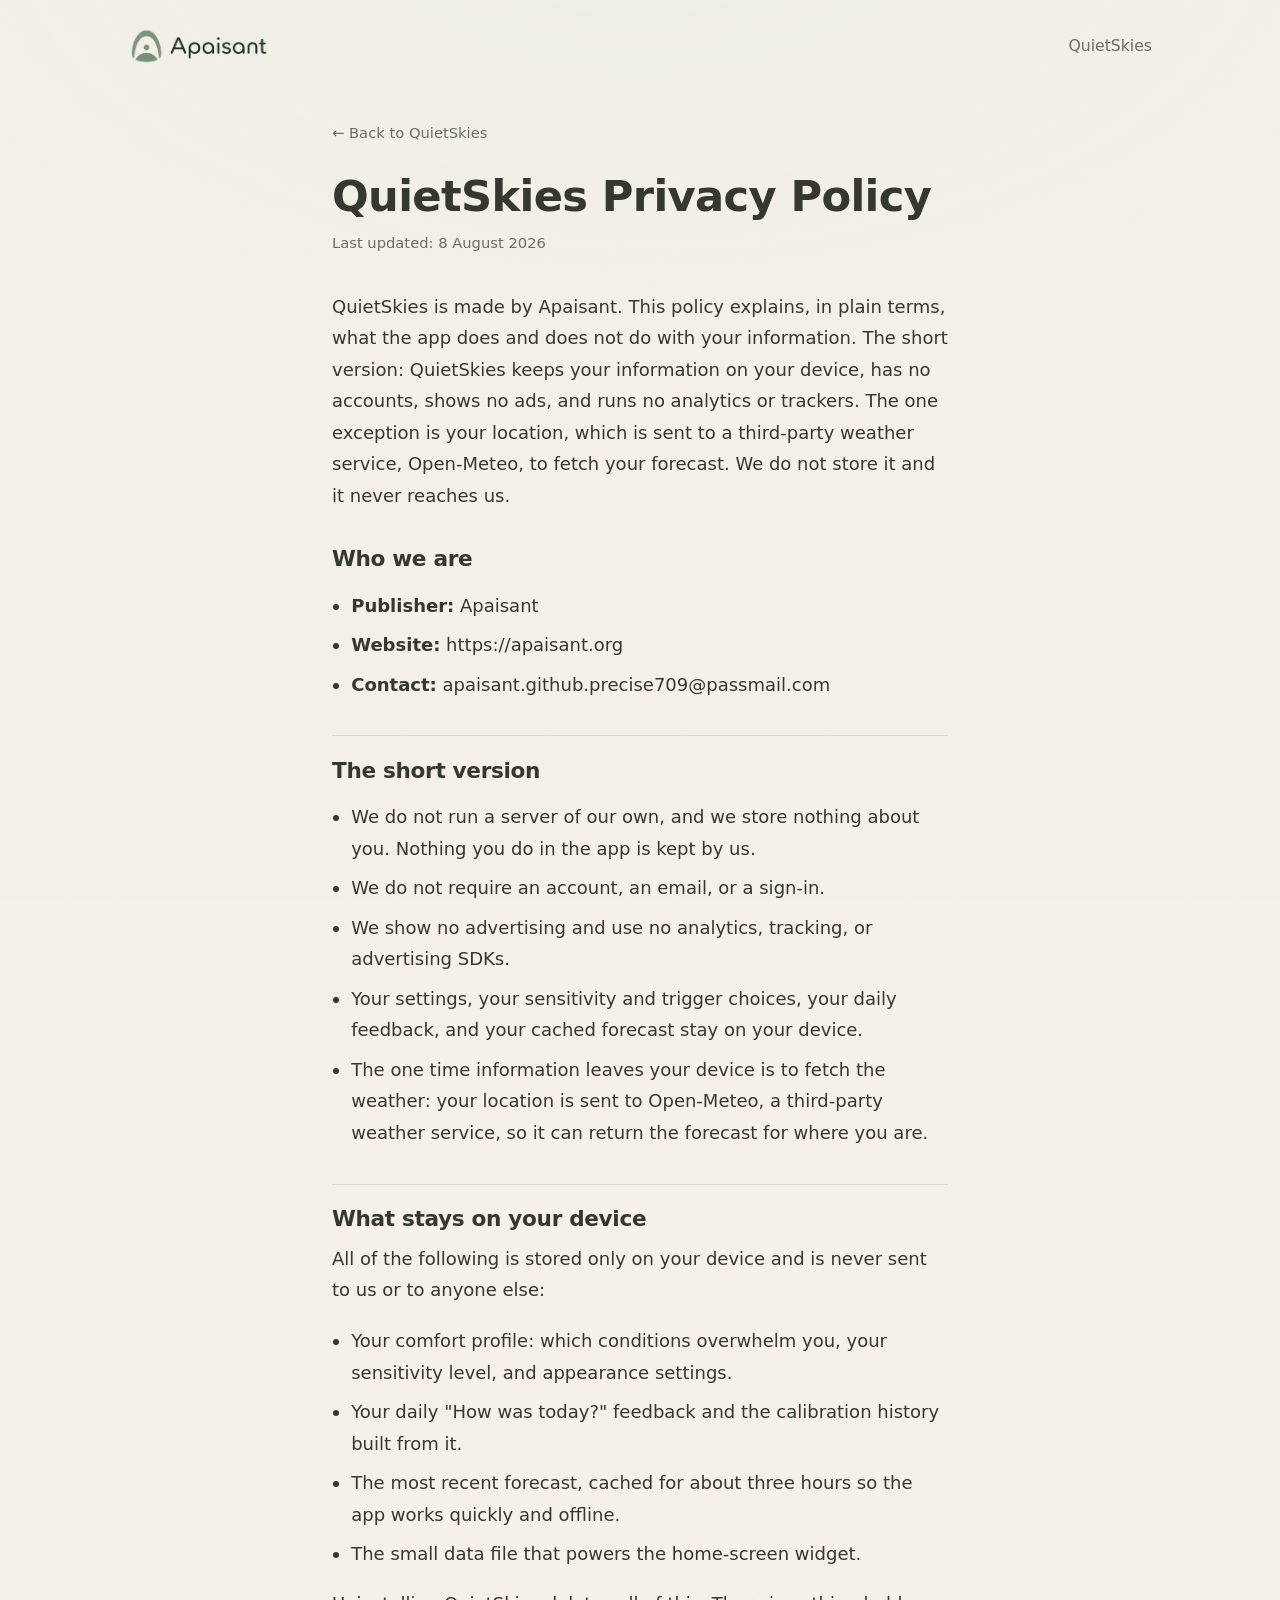
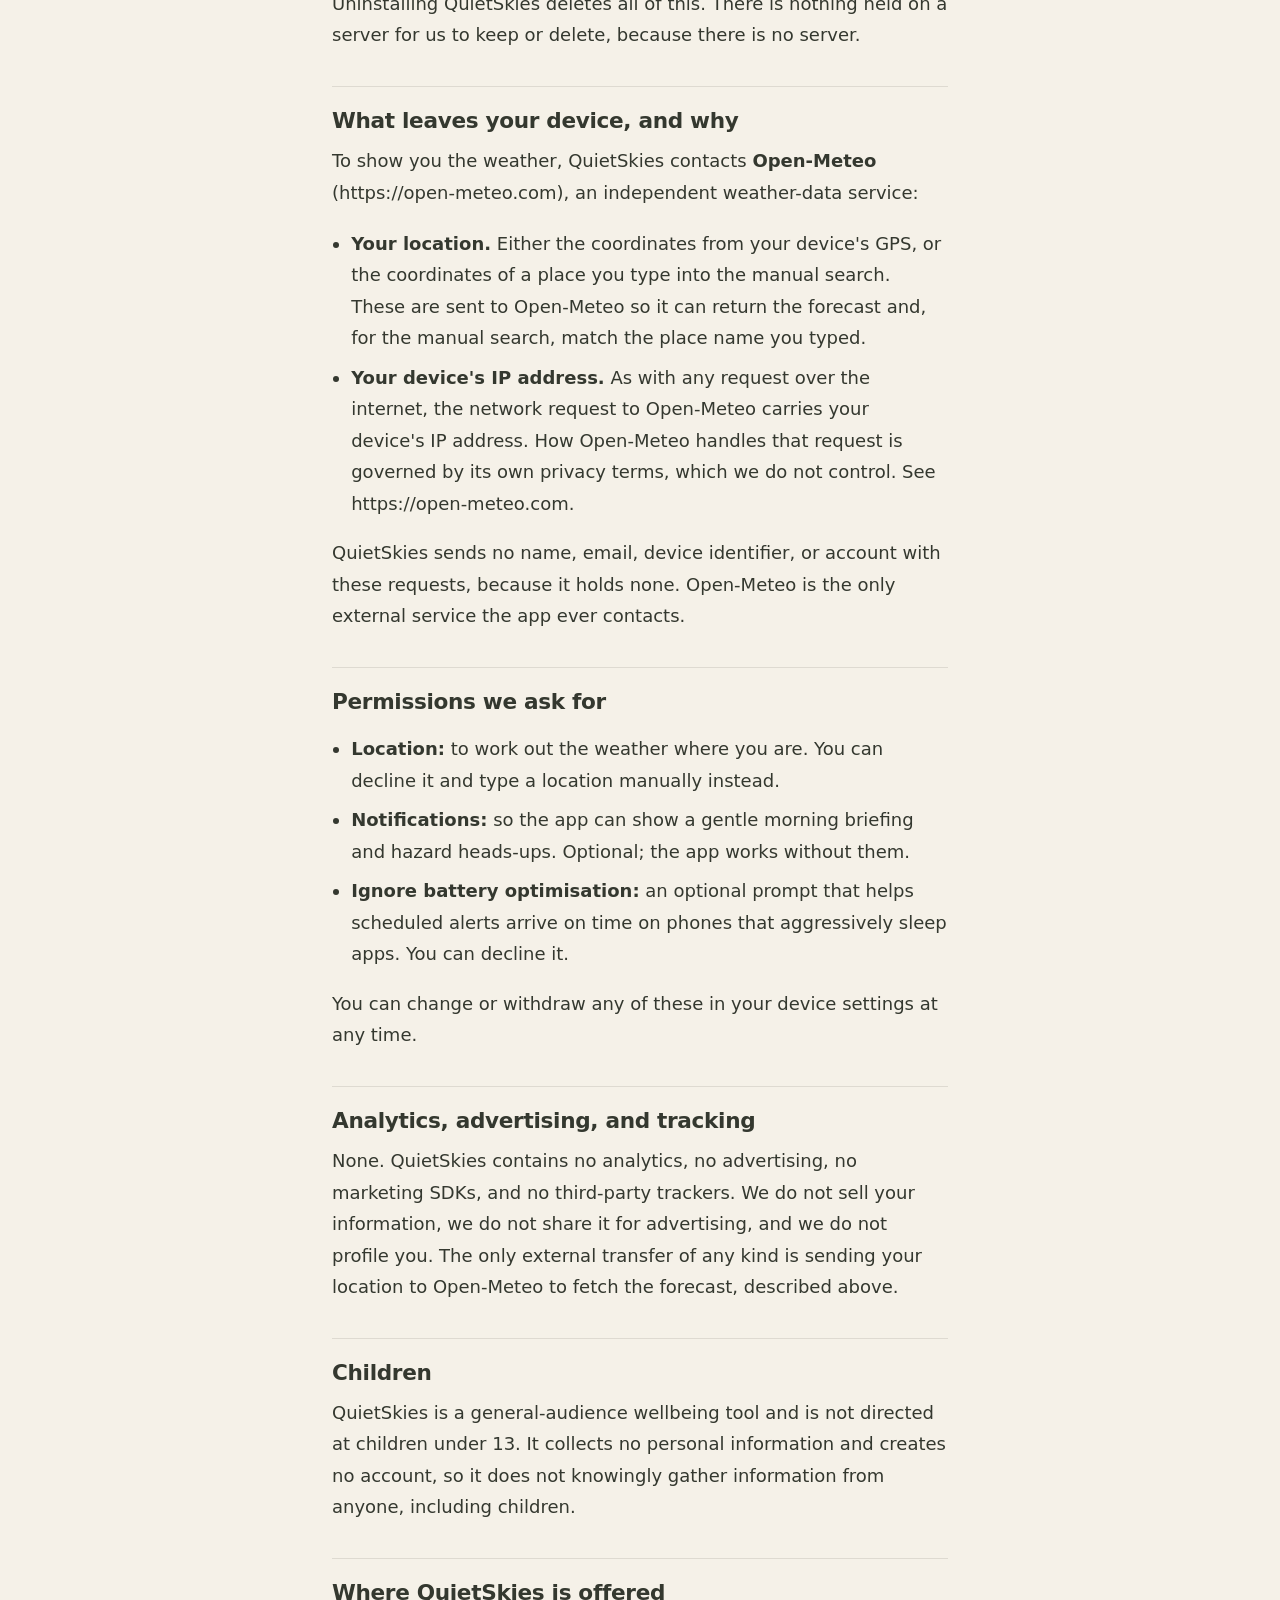
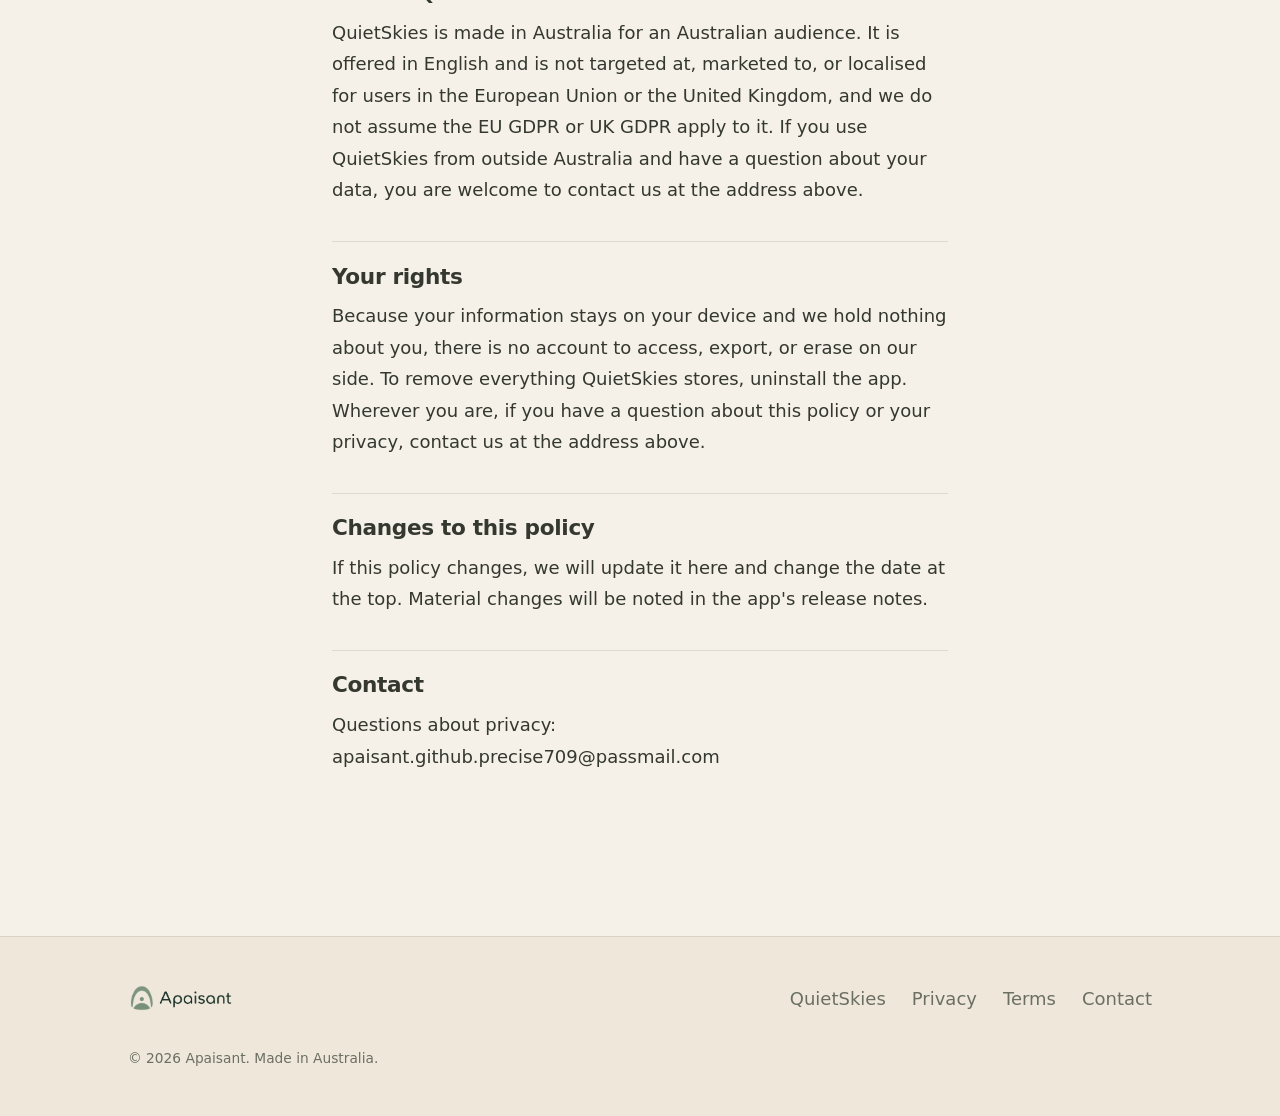
==== quietskies/privacy/index.html @ bbd3f48a "Initial Apaisant site: landing, QuietSkies page, privacy & terms Static GitHub Pages site for apaisa" ====
<!DOCTYPE html>
<html lang="en">
<head>
  <meta charset="UTF-8" />
  <meta name="viewport" content="width=device-width, initial-scale=1.0" />
  <title>QuietSkies Privacy Policy</title>
  <meta name="theme-color" content="#5b7360" />
  <link rel="icon" href="/assets/favicon-32.png" sizes="32x32" />
  <link rel="stylesheet" href="/css/style.css" />
</head>
<body>
  <header class="site-head">
    <a class="brand" href="/" aria-label="Apaisant home"><img src="/assets/apaisant-logo.png" alt="Apaisant" /></a>
    <nav><a href="/quietskies/">QuietSkies</a></nav>
  </header>
  <main class="doc">
    <a class="back" href="/quietskies/">← Back to QuietSkies</a>
    <h1>QuietSkies Privacy Policy</h1>
    <p class="updated">Last updated: 8 August 2026</p>
    <p>QuietSkies is made by Apaisant. This policy explains, in plain terms, what the app does and does not do with your information. The short version: QuietSkies keeps your information on your device, has no accounts, shows no ads, and runs no analytics or trackers. The one exception is your location, which is sent to a third-party weather service, Open-Meteo, to fetch your forecast. We do not store it and it never reaches us.</p>
    <h2>Who we are</h2>
    <ul>
      <li><strong>Publisher:</strong> Apaisant</li>
      <li><strong>Website:</strong> https://apaisant.org</li>
      <li><strong>Contact:</strong> apaisant.github.precise709@passmail.com</li>
    </ul>
    <h2>The short version</h2>
    <ul>
      <li>We do not run a server of our own, and we store nothing about you. Nothing you do in the app is kept by us.</li>
      <li>We do not require an account, an email, or a sign-in.</li>
      <li>We show no advertising and use no analytics, tracking, or advertising SDKs.</li>
      <li>Your settings, your sensitivity and trigger choices, your daily feedback, and your cached forecast stay on your device.</li>
      <li>The one time information leaves your device is to fetch the weather: your location is sent to Open-Meteo, a third-party weather service, so it can return the forecast for where you are.</li>
    </ul>
    <h2>What stays on your device</h2>
    <p>All of the following is stored only on your device and is never sent to us or to anyone else:</p>
    <ul>
      <li>Your comfort profile: which conditions overwhelm you, your sensitivity level, and appearance settings.</li>
      <li>Your daily "How was today?" feedback and the calibration history built from it.</li>
      <li>The most recent forecast, cached for about three hours so the app works quickly and offline.</li>
      <li>The small data file that powers the home-screen widget.</li>
    </ul>
    <p>Uninstalling QuietSkies deletes all of this. There is nothing held on a server for us to keep or delete, because there is no server.</p>
    <h2>What leaves your device, and why</h2>
    <p>To show you the weather, QuietSkies contacts <strong>Open-Meteo</strong> (https://open-meteo.com), an independent weather-data service:</p>
    <ul>
      <li><strong>Your location.</strong> Either the coordinates from your device's GPS, or the coordinates of a place you type into the manual search. These are sent to Open-Meteo so it can return the forecast and, for the manual search, match the place name you typed.</li>
      <li><strong>Your device's IP address.</strong> As with any request over the internet, the network request to Open-Meteo carries your device's IP address. How Open-Meteo handles that request is governed by its own privacy terms, which we do not control. See https://open-meteo.com.</li>
    </ul>
    <p>QuietSkies sends no name, email, device identifier, or account with these requests, because it holds none. Open-Meteo is the only external service the app ever contacts.</p>
    <h2>Permissions we ask for</h2>
    <ul>
      <li><strong>Location:</strong> to work out the weather where you are. You can decline it and type a location manually instead.</li>
      <li><strong>Notifications:</strong> so the app can show a gentle morning briefing and hazard heads-ups. Optional; the app works without them.</li>
      <li><strong>Ignore battery optimisation:</strong> an optional prompt that helps scheduled alerts arrive on time on phones that aggressively sleep apps. You can decline it.</li>
    </ul>
    <p>You can change or withdraw any of these in your device settings at any time.</p>
    <h2>Analytics, advertising, and tracking</h2>
    <p>None. QuietSkies contains no analytics, no advertising, no marketing SDKs, and no third-party trackers. We do not sell your information, we do not share it for advertising, and we do not profile you. The only external transfer of any kind is sending your location to Open-Meteo to fetch the forecast, described above.</p>
    <h2>Children</h2>
    <p>QuietSkies is a general-audience wellbeing tool and is not directed at children under 13. It collects no personal information and creates no account, so it does not knowingly gather information from anyone, including children.</p>
    <h2>Where QuietSkies is offered</h2>
    <p>QuietSkies is made in Australia for an Australian audience. It is offered in English and is not targeted at, marketed to, or localised for users in the European Union or the United Kingdom, and we do not assume the EU GDPR or UK GDPR apply to it. If you use QuietSkies from outside Australia and have a question about your data, you are welcome to contact us at the address above.</p>
    <h2>Your rights</h2>
    <p>Because your information stays on your device and we hold nothing about you, there is no account to access, export, or erase on our side. To remove everything QuietSkies stores, uninstall the app. Wherever you are, if you have a question about this policy or your privacy, contact us at the address above.</p>
    <h2>Changes to this policy</h2>
    <p>If this policy changes, we will update it here and change the date at the top. Material changes will be noted in the app's release notes.</p>
    <h2>Contact</h2>
    <p>Questions about privacy: apaisant.github.precise709@passmail.com</p>
  </main>
  <footer class="site-foot">
    <div class="foot-inner">
      <a class="foot-brand" href="/" aria-label="Apaisant home"><img src="/assets/apaisant-logo.png" alt="Apaisant" /></a>
      <div class="foot-links">
        <a href="/quietskies/">QuietSkies</a>
        <a href="/quietskies/privacy/">Privacy</a>
        <a href="/quietskies/terms/">Terms</a>
        <a href="mailto:apaisant.github.precise709@passmail.com">Contact</a>
      </div>
      <p class="foot-note">© 2026 Apaisant. Made in Australia.</p>
    </div>
  </footer>
</body>
</html>
---- css/style.css ----
/* ==========================================================================
   Apaisant — site stylesheet
   "If this room were a website": warm linen, a sage wall, terracotta cushions,
   natural wood and jute, soft diffused light. Matte, tactile, unhurried.
   No external fonts, no third-party calls — the brand's no-tracking ethos.
   ========================================================================== */

:root {
  /* warm neutrals — linen, paper, plaster */
  --cream: #f5f1e8;
  --cream-deep: #efe8da;
  --paper: #fbf8f1;      /* raised card, lighter than the room's air */
  --line: rgba(58, 62, 51, 0.12);

  /* sage — the wall */
  --sage: #7e9a82;
  --sage-deep: #5b7360;
  --sage-ink: #40583f;
  --sage-wash: #e7ece1;

  /* terracotta — the cushions (accent, used sparingly) */
  --terra: #bd7355;
  --terra-deep: #a25b40;

  /* wood & jute — the table and rug */
  --tan: #c7a977;
  --wood: #9c7b52;

  /* ink & text — warm charcoal-green */
  --ink: #34382f;
  --muted: #6b6f62;

  /* soft, diffuse, warm light (never hard or glossy) */
  --lift: 0 22px 48px -28px rgba(74, 60, 36, 0.42);
  --lift-sm: 0 12px 28px -18px rgba(74, 60, 36, 0.36);

  --font: "Segoe UI", system-ui, -apple-system, "Helvetica Neue", Arial, sans-serif;
  --max: 1080px;
  --measure: 42rem;   /* comfortable reading width */
  --radius: 22px;
  --radius-lg: 34px;
}

*, *::before, *::after { box-sizing: border-box; }

html { scroll-behavior: smooth; -webkit-text-size-adjust: 100%; }

body {
  margin: 0;
  background-color: var(--cream);
  color: var(--ink);
  font-family: var(--font);
  font-size: 18px;
  line-height: 1.75;
  -webkit-font-smoothing: antialiased;
  text-rendering: optimizeLegibility;
}

/* faint linen tactility — barely there, keeps it low-glare */
body::before {
  content: "";
  position: fixed;
  inset: 0;
  z-index: -1;
  pointer-events: none;
  opacity: 0.5;
  background:
    radial-gradient(1200px 620px at 50% -8%, var(--sage-wash), transparent 70%),
    url("data:image/svg+xml,%3Csvg xmlns='http://www.w3.org/2000/svg' width='140' height='140'%3E%3Cfilter id='n'%3E%3CfeTurbulence type='fractalNoise' baseFrequency='0.85' numOctaves='2' stitchTiles='stitch'/%3E%3C/filter%3E%3Crect width='100%25' height='100%25' filter='url(%23n)' opacity='0.045'/%3E%3C/svg%3E");
}

img { max-width: 100%; display: block; }

h1, h2, h3 { margin: 0 0 0.5em; line-height: 1.15; font-weight: 600; letter-spacing: -0.015em; }
h1 { font-size: clamp(2.4rem, 6vw, 3.6rem); }
h2 { font-size: clamp(1.6rem, 3.6vw, 2.2rem); }
h3 { font-size: 1.2rem; letter-spacing: 0; }
p { margin: 0 0 1.1em; }

a { color: var(--terra-deep); text-decoration: none; }
a:hover { text-decoration: underline; text-underline-offset: 3px; text-decoration-thickness: 1px; }

::selection { background: var(--sage); color: #fff; }
:focus-visible { outline: 2px solid var(--sage-deep); outline-offset: 3px; border-radius: 6px; }

.wrap { max-width: var(--max); margin: 0 auto; padding: 0 28px; }
.eyebrow {
  font-size: 0.78rem;
  letter-spacing: 0.18em;
  text-transform: uppercase;
  color: var(--muted);
  margin: 0 0 0.9rem;
}
.lede { font-size: clamp(1.05rem, 2vw, 1.25rem); color: var(--muted); max-width: var(--measure); }

/* ---------- header ---------- */
.site-head {
  display: flex;
  align-items: center;
  justify-content: space-between;
  gap: 18px;
  max-width: var(--max);
  margin: 0 auto;
  padding: 26px 28px;
}
.brand { display: inline-flex; align-items: center; gap: 12px; }
.brand img { height: 40px; width: auto; }
.brand .name { font-size: 1.35rem; font-weight: 600; color: var(--ink); letter-spacing: -0.01em; }
.site-head nav { display: flex; gap: 26px; }
.site-head nav a { color: var(--muted); font-size: 0.98rem; }
.site-head nav a:hover { color: var(--ink); text-decoration: none; }

/* ---------- hero ---------- */
.hero { position: relative; overflow: hidden; }
.hero-inner { max-width: var(--max); margin: 0 auto; padding: 64px 28px 84px; }
.hero h1 { max-width: 18ch; }
.hero .lede { margin-top: 0.4rem; font-size: clamp(1.15rem, 2.2vw, 1.4rem); }
/* soft arch — echoes the Apaisant mark and the room's calm curves */
.hero::after {
  content: "";
  position: absolute;
  right: -180px;
  top: -120px;
  width: 520px;
  height: 520px;
  border: 46px solid var(--sage);
  border-radius: 50%;
  opacity: 0.10;
  pointer-events: none;
}

/* ---------- buttons ---------- */
.btn {
  display: inline-flex;
  align-items: center;
  gap: 10px;
  padding: 14px 26px;
  border-radius: 999px;
  font-weight: 600;
  font-size: 1rem;
  border: 1px solid transparent;
  transition: transform 0.15s ease, box-shadow 0.15s ease, background 0.15s ease;
}
.btn:hover { text-decoration: none; transform: translateY(-1px); }
.btn-primary { background: var(--terra); color: #fff; box-shadow: var(--lift-sm); }
.btn-primary:hover { background: var(--terra-deep); }
.btn-ghost { background: transparent; color: var(--ink); border-color: var(--line); }
.btn-ghost:hover { background: var(--paper); }
.btn-row { display: flex; flex-wrap: wrap; gap: 14px; margin-top: 2rem; }

/* ---------- sections ---------- */
.section { padding: 72px 0; }
.section-sage {
  background: var(--sage-deep);
  color: #f3f1e9;
  border-radius: var(--radius-lg);
  margin: 0 auto;
  max-width: calc(var(--max) - 8px);
}
.section-sage .eyebrow { color: rgba(255,255,255,0.72); }
.section-sage h2 { color: #fff; }
.section-sage a { color: #fff; text-decoration: underline; text-underline-offset: 3px; }

/* ---------- app card (QuietSkies) ---------- */
.app-card {
  display: grid;
  grid-template-columns: auto 1fr;
  gap: 28px;
  align-items: center;
  background: var(--paper);
  border: 1px solid var(--line);
  border-radius: var(--radius-lg);
  padding: 34px;
  box-shadow: var(--lift);
}
.app-card .icon {
  width: 112px; height: 112px; border-radius: 26px;
  box-shadow: var(--lift-sm);
}
.app-card h3 { font-size: 1.5rem; margin-bottom: 0.3rem; letter-spacing: -0.01em; }
.app-card p { margin-bottom: 0.8rem; color: var(--muted); }
.pill {
  display: inline-block; font-size: 0.76rem; letter-spacing: 0.06em;
  text-transform: uppercase; color: var(--sage-ink);
  background: var(--sage-wash); border-radius: 999px; padding: 4px 12px; margin-bottom: 0.7rem;
}

/* calm values — soft rounded, dimensional cards with a circular icon badge,
   in the earthy palette from the mood boards (sage / clay / oak) */
.card-grid { display: grid; grid-template-columns: repeat(3, 1fr); gap: 22px; margin-top: 2.4rem; }
.card {
  border-radius: var(--radius-lg);
  padding: 30px 28px 32px;
  box-shadow: var(--lift);
  border: 1px solid rgba(255, 255, 255, 0.25);
  position: relative;
}
.card h3 { margin: 0.2rem 0 0.5rem; font-size: 1.22rem; }
.card p { margin: 0; font-size: 0.98rem; }
.card .badge {
  width: 54px; height: 54px; border-radius: 50%;
  display: grid; place-items: center;
  background: rgba(255, 255, 255, 0.85);
  box-shadow: var(--lift-sm);
  margin-bottom: 16px;
}
.card .badge svg { width: 26px; height: 26px; }

/* earthy variants — sage wall, clay cushion, oak table */
.card--sage { background: linear-gradient(160deg, #869f88, #6f8a73); color: #f4f2ea; }
.card--clay { background: linear-gradient(160deg, #c08063, #a5603f); color: #fbf2ec; }
.card--oak  { background: linear-gradient(160deg, #b9945f, #9c7a4e); color: #fbf5ea; }
.card--sage .badge svg { stroke: var(--sage-ink); }
.card--clay .badge svg { stroke: var(--terra-deep); }
.card--oak  .badge svg { stroke: var(--wood); }

/* ---------- footer ---------- */
.site-foot {
  margin-top: 72px;
  background: var(--cream-deep);
  border-top: 1px solid var(--line);
}
.foot-inner {
  max-width: var(--max); margin: 0 auto; padding: 46px 28px;
  display: flex; flex-wrap: wrap; gap: 22px 40px; align-items: flex-start; justify-content: space-between;
}
.foot-brand { display: inline-flex; align-items: center; gap: 10px; }
.foot-brand img { height: 30px; }
.foot-links { display: flex; flex-wrap: wrap; gap: 8px 26px; }
.foot-links a { color: var(--muted); }
.foot-links a:hover { color: var(--ink); text-decoration: none; }
.foot-note { width: 100%; color: var(--muted); font-size: 0.86rem; margin: 0; padding-top: 10px; }

/* ---------- document pages (privacy / terms) ---------- */
.doc { max-width: var(--measure); margin: 0 auto; padding: 20px 28px 72px; }
.doc .back { display: inline-block; color: var(--muted); font-size: 0.92rem; margin: 8px 0 26px; }
.doc h1 { font-size: clamp(2rem, 5vw, 2.7rem); margin-bottom: 0.2em; }
.doc .updated { color: var(--muted); font-size: 0.92rem; margin-bottom: 2.2rem; }
.doc h2 { font-size: 1.35rem; margin-top: 2.2rem; padding-top: 1.4rem; border-top: 1px solid var(--line); }
.doc h2:first-of-type { border-top: 0; padding-top: 0; }
.doc ul { padding-left: 1.2rem; }
.doc li { margin-bottom: 0.5rem; }
.doc strong { color: var(--ink); }
.doc hr { border: 0; border-top: 1px solid var(--line); margin: 2rem 0; }
.doc .note {
  background: var(--sage-wash); border-radius: var(--radius); padding: 16px 20px;
  color: var(--sage-ink); font-size: 0.96rem;
}

/* ---------- responsive ---------- */
@media (max-width: 720px) {
  body { font-size: 17px; }
  .site-head { padding: 20px; }
  .site-head nav { gap: 18px; }
  .app-card { grid-template-columns: 1fr; text-align: left; padding: 26px; }
  .app-card .icon { width: 88px; height: 88px; }
  .values { grid-template-columns: 1fr; }
  .section { padding: 56px 0; }
}
@media (prefers-reduced-motion: reduce) {
  * { scroll-behavior: auto !important; transition: none !important; }
}
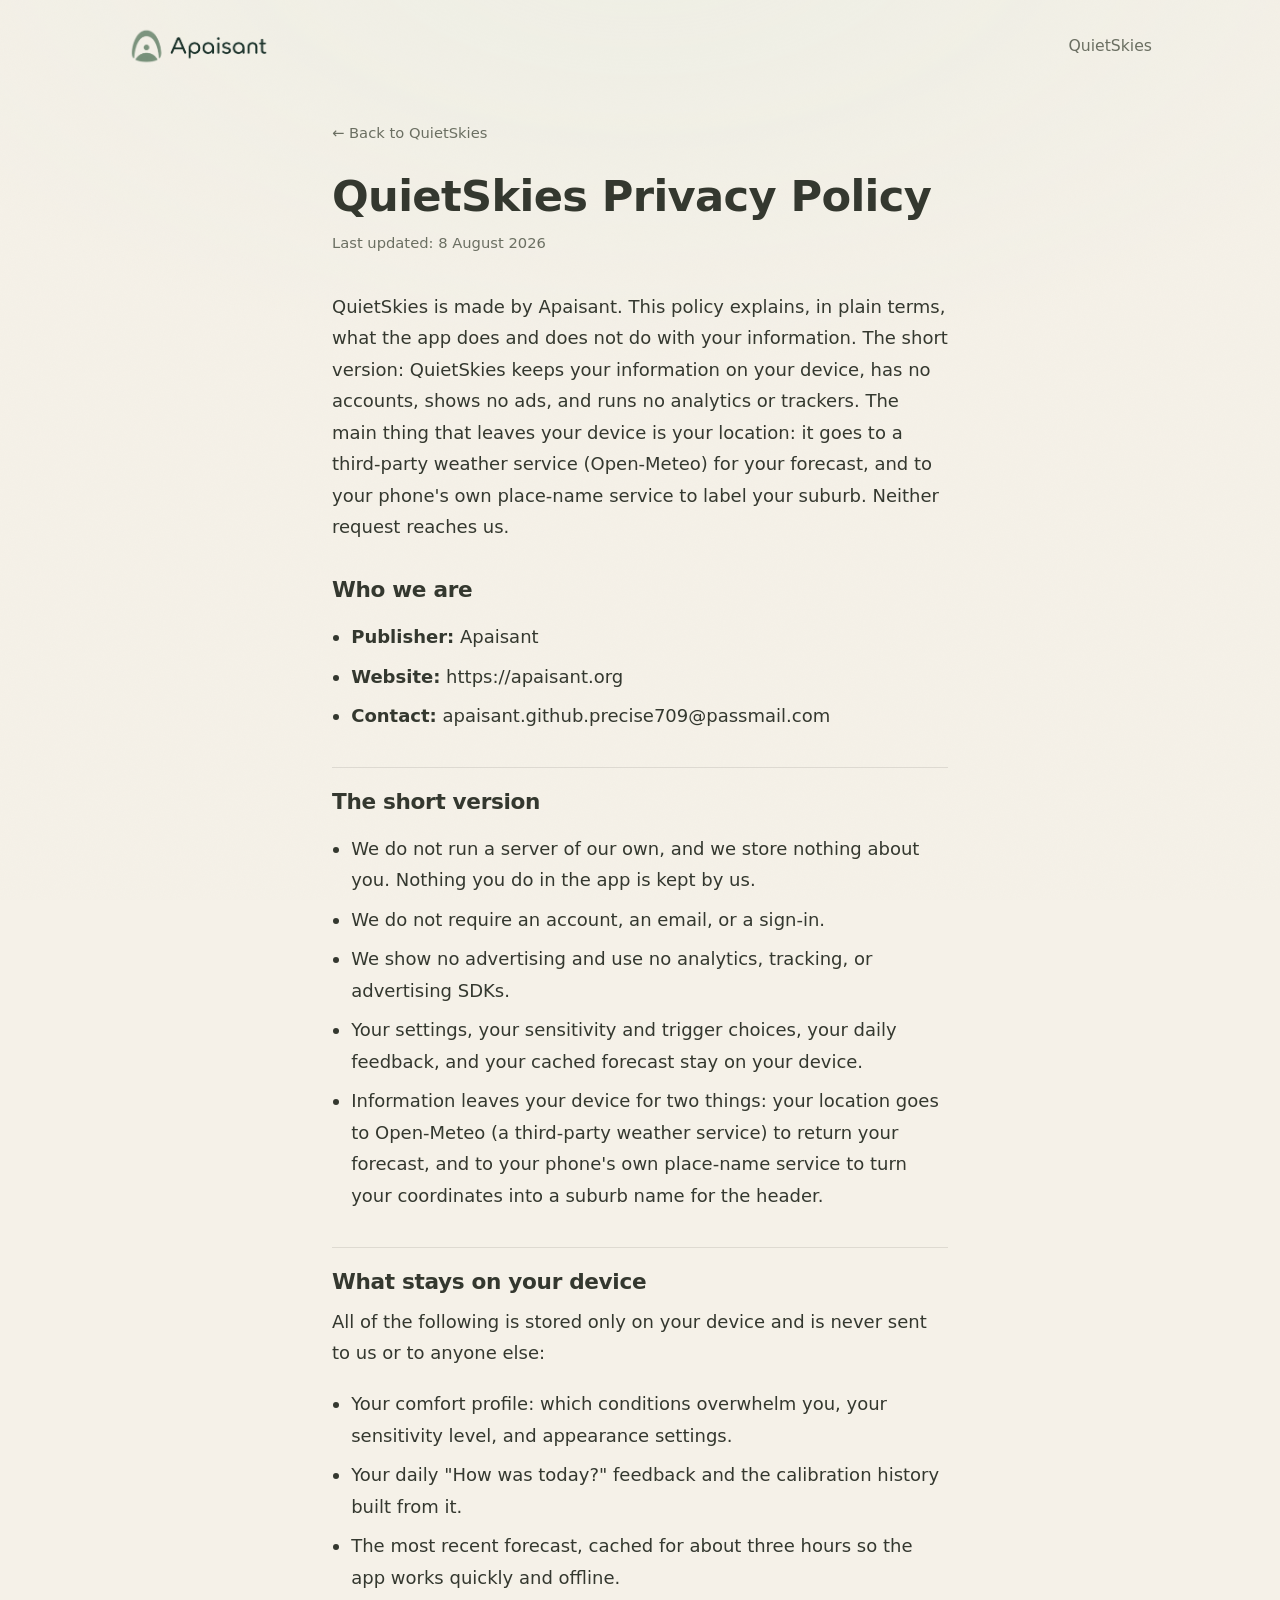
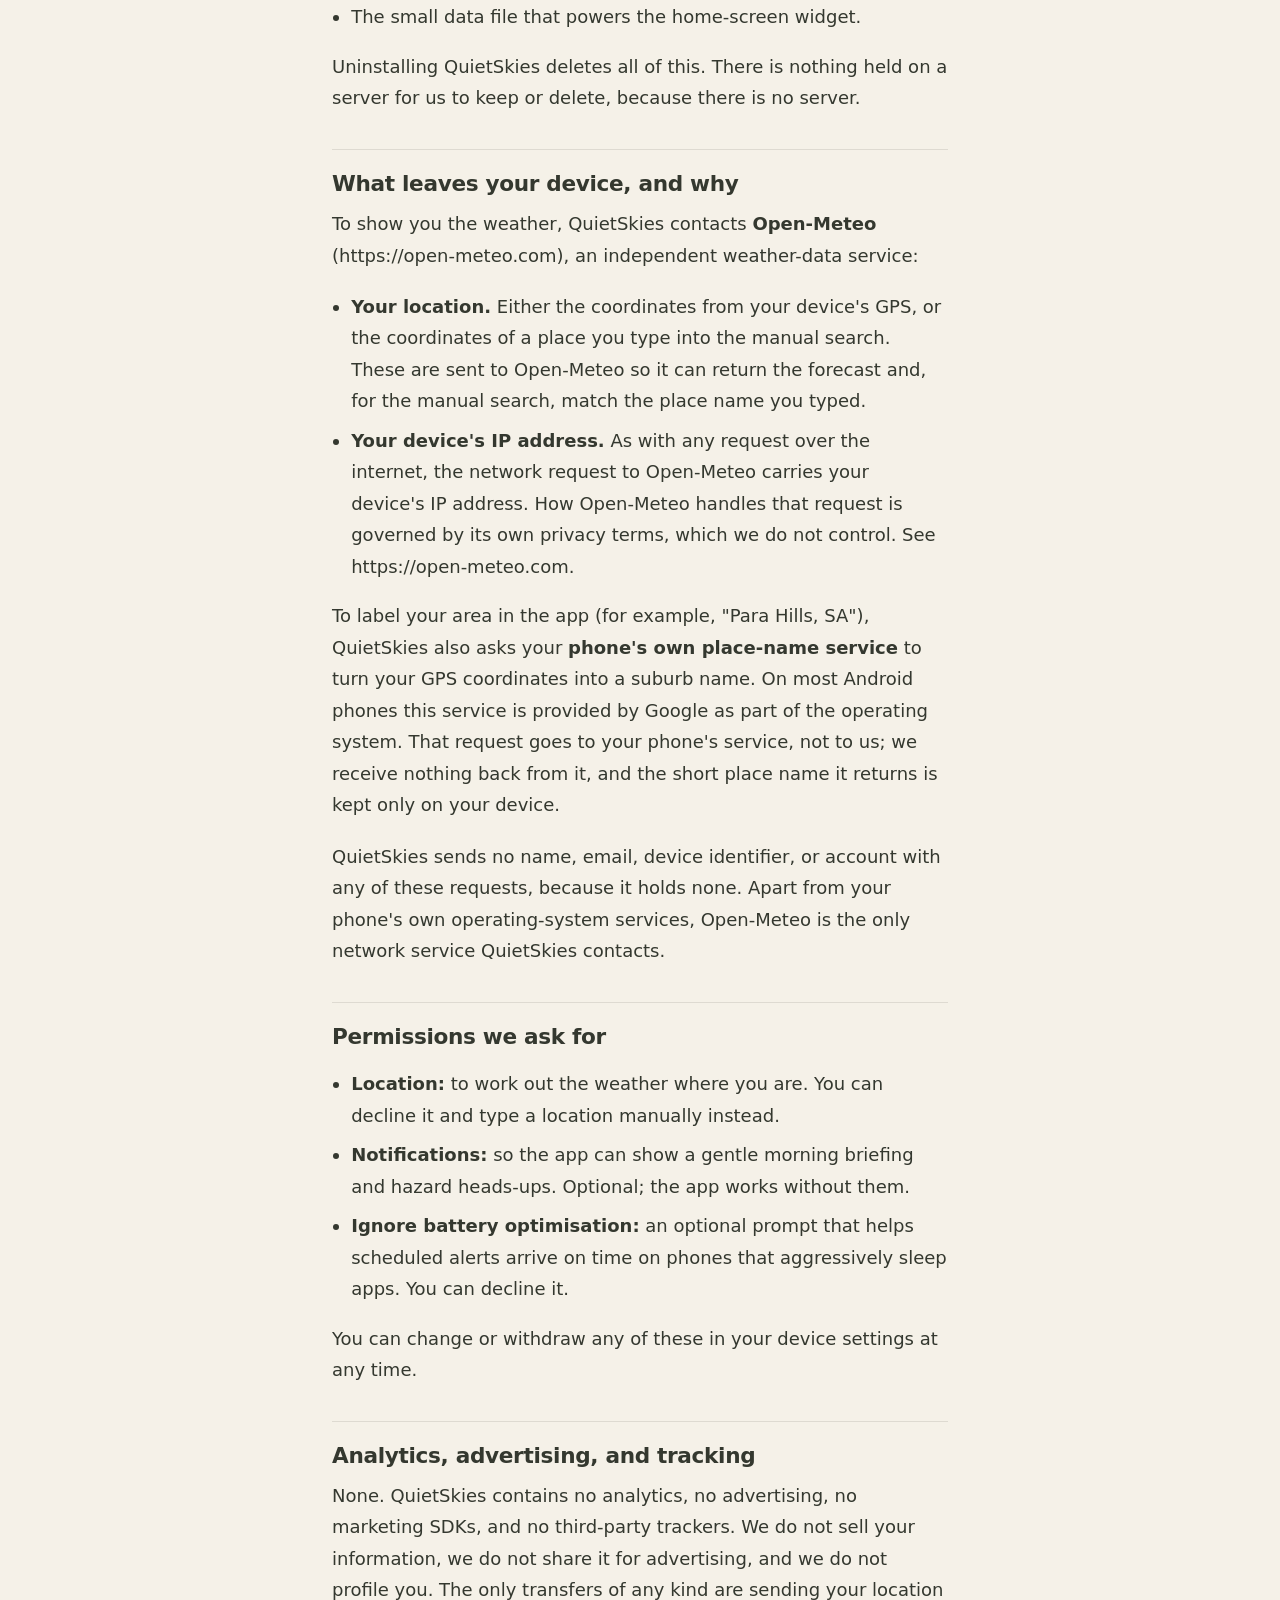
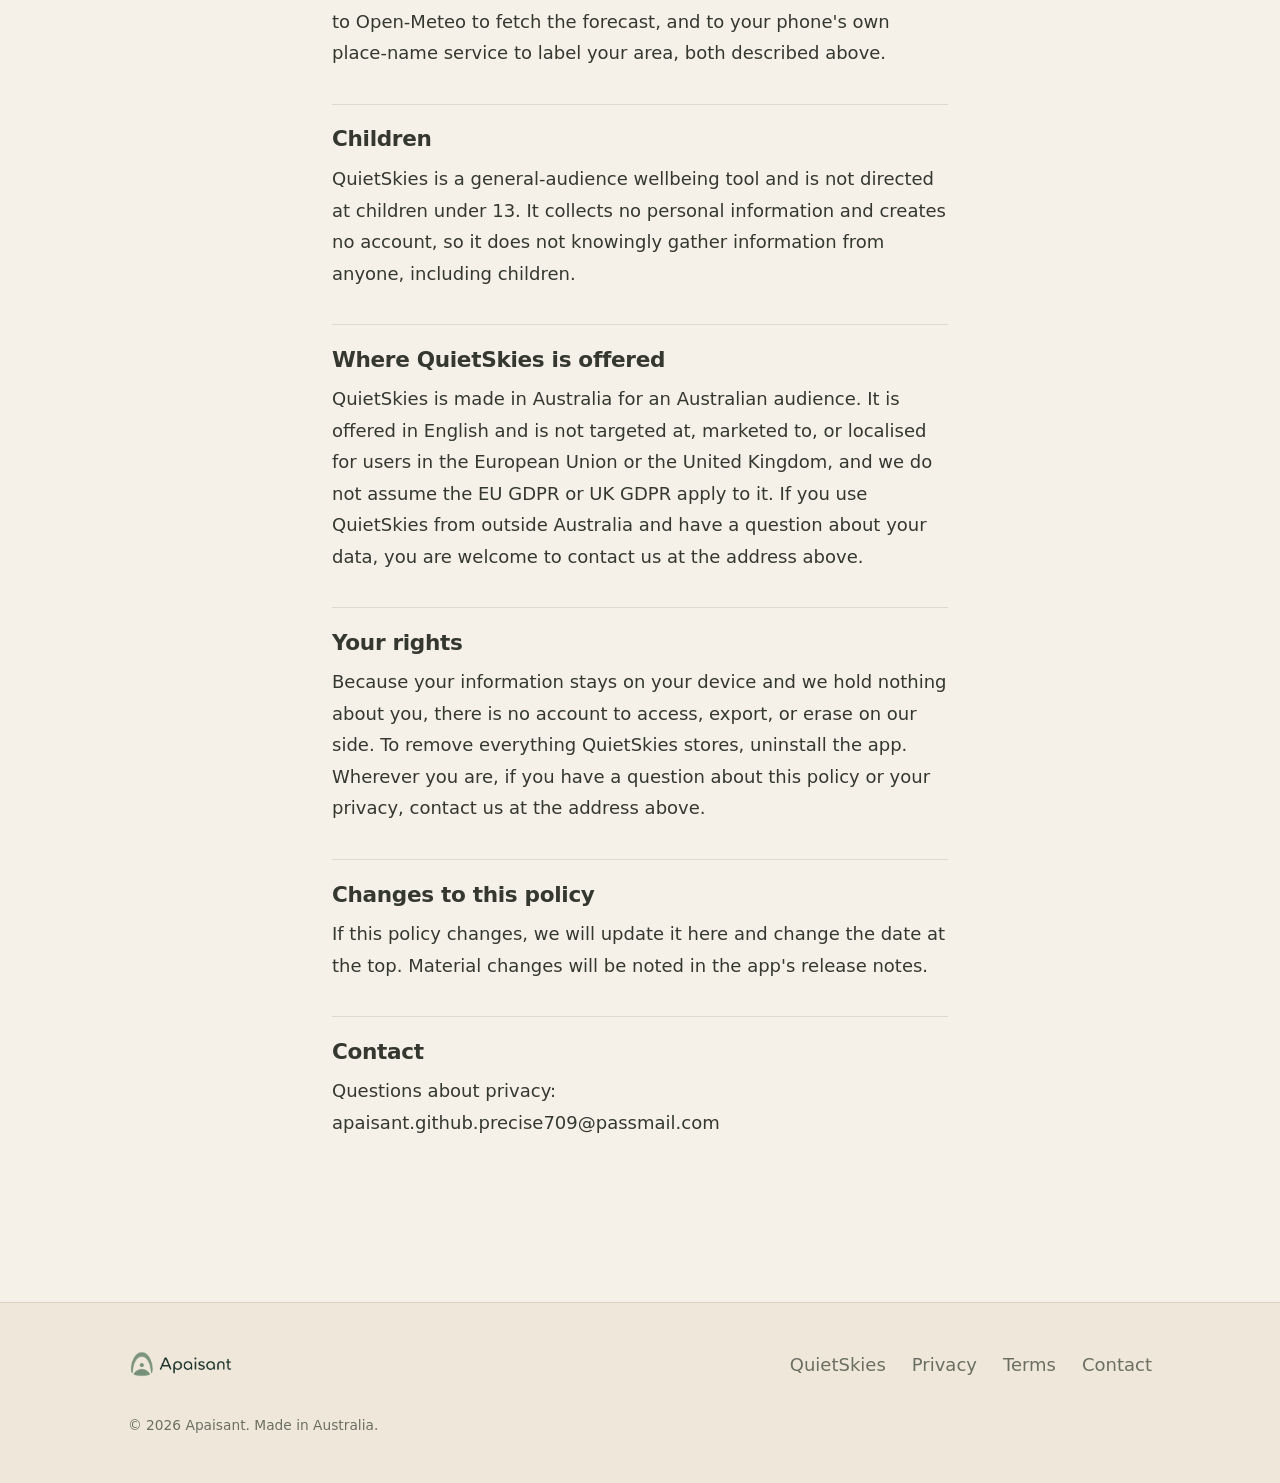
==== commit 0e8d4c80: "Regenerate QuietSkies privacy page for the geocoder disclosure Rebuilt from the updated QuietSkies P" ====
--- a/quietskies/privacy/index.html
+++ b/quietskies/privacy/index.html
@@ -17,7 +17,7 @@
     <a class="back" href="/quietskies/">← Back to QuietSkies</a>
     <h1>QuietSkies Privacy Policy</h1>
     <p class="updated">Last updated: 8 August 2026</p>
-    <p>QuietSkies is made by Apaisant. This policy explains, in plain terms, what the app does and does not do with your information. The short version: QuietSkies keeps your information on your device, has no accounts, shows no ads, and runs no analytics or trackers. The one exception is your location, which is sent to a third-party weather service, Open-Meteo, to fetch your forecast. We do not store it and it never reaches us.</p>
+    <p>QuietSkies is made by Apaisant. This policy explains, in plain terms, what the app does and does not do with your information. The short version: QuietSkies keeps your information on your device, has no accounts, shows no ads, and runs no analytics or trackers. The main thing that leaves your device is your location: it goes to a third-party weather service (Open-Meteo) for your forecast, and to your phone's own place-name service to label your suburb. Neither request reaches us.</p>
     <h2>Who we are</h2>
     <ul>
       <li><strong>Publisher:</strong> Apaisant</li>
@@ -30,7 +30,7 @@
       <li>We do not require an account, an email, or a sign-in.</li>
       <li>We show no advertising and use no analytics, tracking, or advertising SDKs.</li>
       <li>Your settings, your sensitivity and trigger choices, your daily feedback, and your cached forecast stay on your device.</li>
-      <li>The one time information leaves your device is to fetch the weather: your location is sent to Open-Meteo, a third-party weather service, so it can return the forecast for where you are.</li>
+      <li>Information leaves your device for two things: your location goes to Open-Meteo (a third-party weather service) to return your forecast, and to your phone's own place-name service to turn your coordinates into a suburb name for the header.</li>
     </ul>
     <h2>What stays on your device</h2>
     <p>All of the following is stored only on your device and is never sent to us or to anyone else:</p>
@@ -47,7 +47,8 @@
       <li><strong>Your location.</strong> Either the coordinates from your device's GPS, or the coordinates of a place you type into the manual search. These are sent to Open-Meteo so it can return the forecast and, for the manual search, match the place name you typed.</li>
       <li><strong>Your device's IP address.</strong> As with any request over the internet, the network request to Open-Meteo carries your device's IP address. How Open-Meteo handles that request is governed by its own privacy terms, which we do not control. See https://open-meteo.com.</li>
     </ul>
-    <p>QuietSkies sends no name, email, device identifier, or account with these requests, because it holds none. Open-Meteo is the only external service the app ever contacts.</p>
+    <p>To label your area in the app (for example, "Para Hills, SA"), QuietSkies also asks your <strong>phone's own place-name service</strong> to turn your GPS coordinates into a suburb name. On most Android phones this service is provided by Google as part of the operating system. That request goes to your phone's service, not to us; we receive nothing back from it, and the short place name it returns is kept only on your device.</p>
+    <p>QuietSkies sends no name, email, device identifier, or account with any of these requests, because it holds none. Apart from your phone's own operating-system services, Open-Meteo is the only network service QuietSkies contacts.</p>
     <h2>Permissions we ask for</h2>
     <ul>
       <li><strong>Location:</strong> to work out the weather where you are. You can decline it and type a location manually instead.</li>
@@ -56,7 +57,7 @@
     </ul>
     <p>You can change or withdraw any of these in your device settings at any time.</p>
     <h2>Analytics, advertising, and tracking</h2>
-    <p>None. QuietSkies contains no analytics, no advertising, no marketing SDKs, and no third-party trackers. We do not sell your information, we do not share it for advertising, and we do not profile you. The only external transfer of any kind is sending your location to Open-Meteo to fetch the forecast, described above.</p>
+    <p>None. QuietSkies contains no analytics, no advertising, no marketing SDKs, and no third-party trackers. We do not sell your information, we do not share it for advertising, and we do not profile you. The only transfers of any kind are sending your location to Open-Meteo to fetch the forecast, and to your phone's own place-name service to label your area, both described above.</p>
     <h2>Children</h2>
     <p>QuietSkies is a general-audience wellbeing tool and is not directed at children under 13. It collects no personal information and creates no account, so it does not knowingly gather information from anyone, including children.</p>
     <h2>Where QuietSkies is offered</h2>
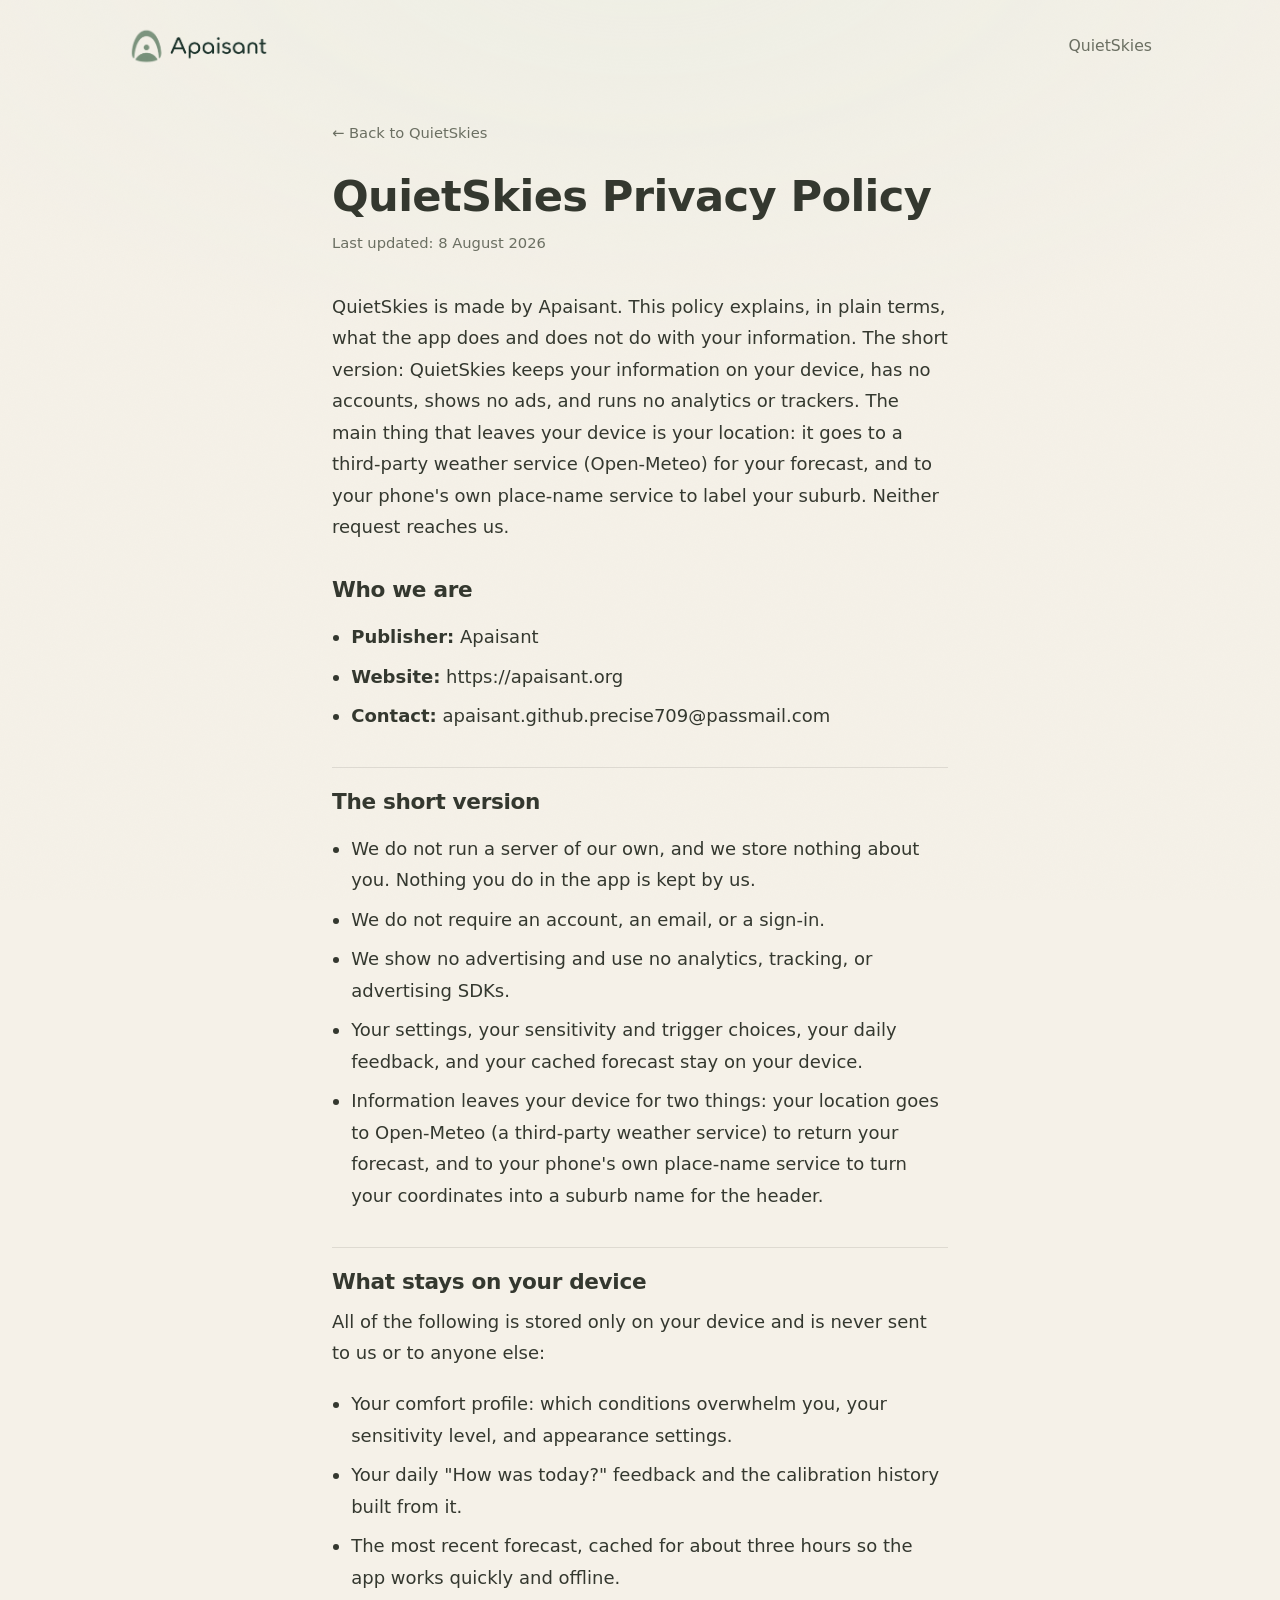
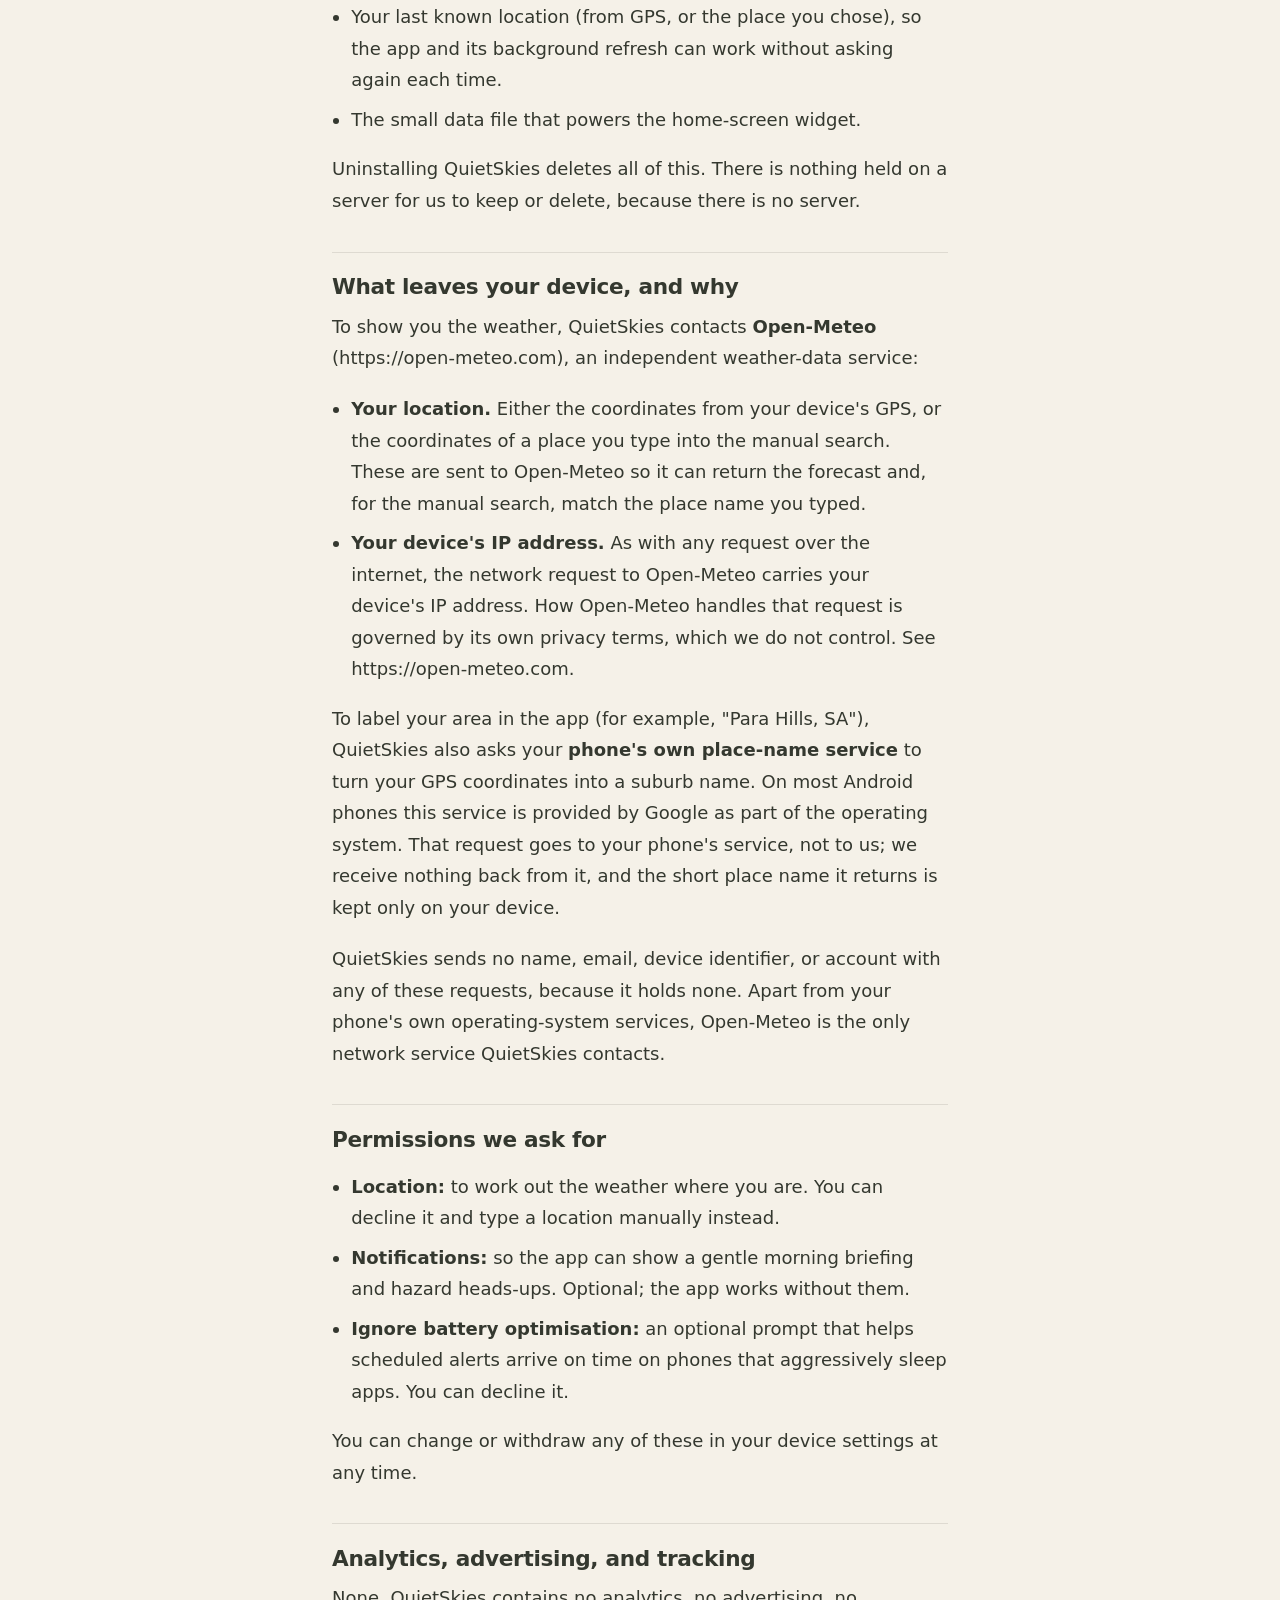
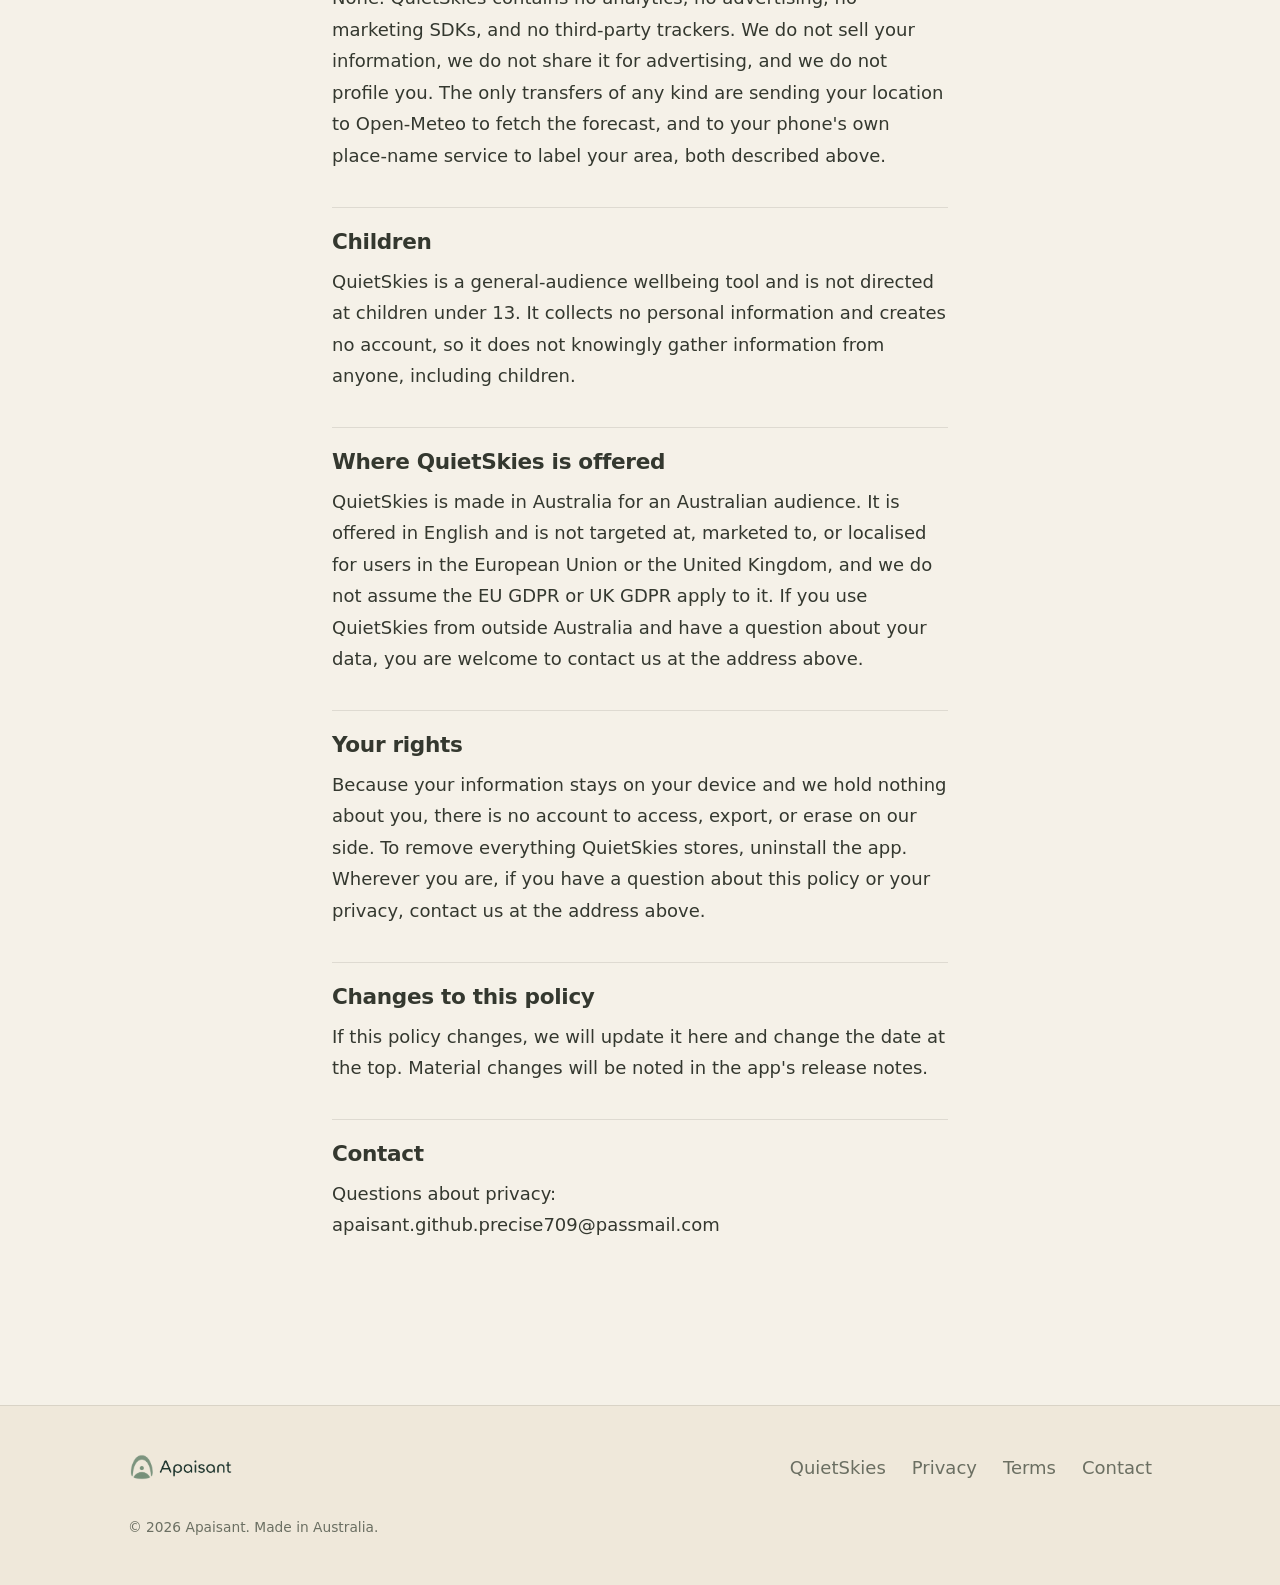
==== commit 637b7424: "Regenerate privacy page: last-known-location bullet (review B10) Co-Authored-By: Claude Opus 4.8 <no" ====
--- a/quietskies/privacy/index.html
+++ b/quietskies/privacy/index.html
@@ -38,6 +38,7 @@
       <li>Your comfort profile: which conditions overwhelm you, your sensitivity level, and appearance settings.</li>
       <li>Your daily "How was today?" feedback and the calibration history built from it.</li>
       <li>The most recent forecast, cached for about three hours so the app works quickly and offline.</li>
+      <li>Your last known location (from GPS, or the place you chose), so the app and its background refresh can work without asking again each time.</li>
       <li>The small data file that powers the home-screen widget.</li>
     </ul>
     <p>Uninstalling QuietSkies deletes all of this. There is nothing held on a server for us to keep or delete, because there is no server.</p>
